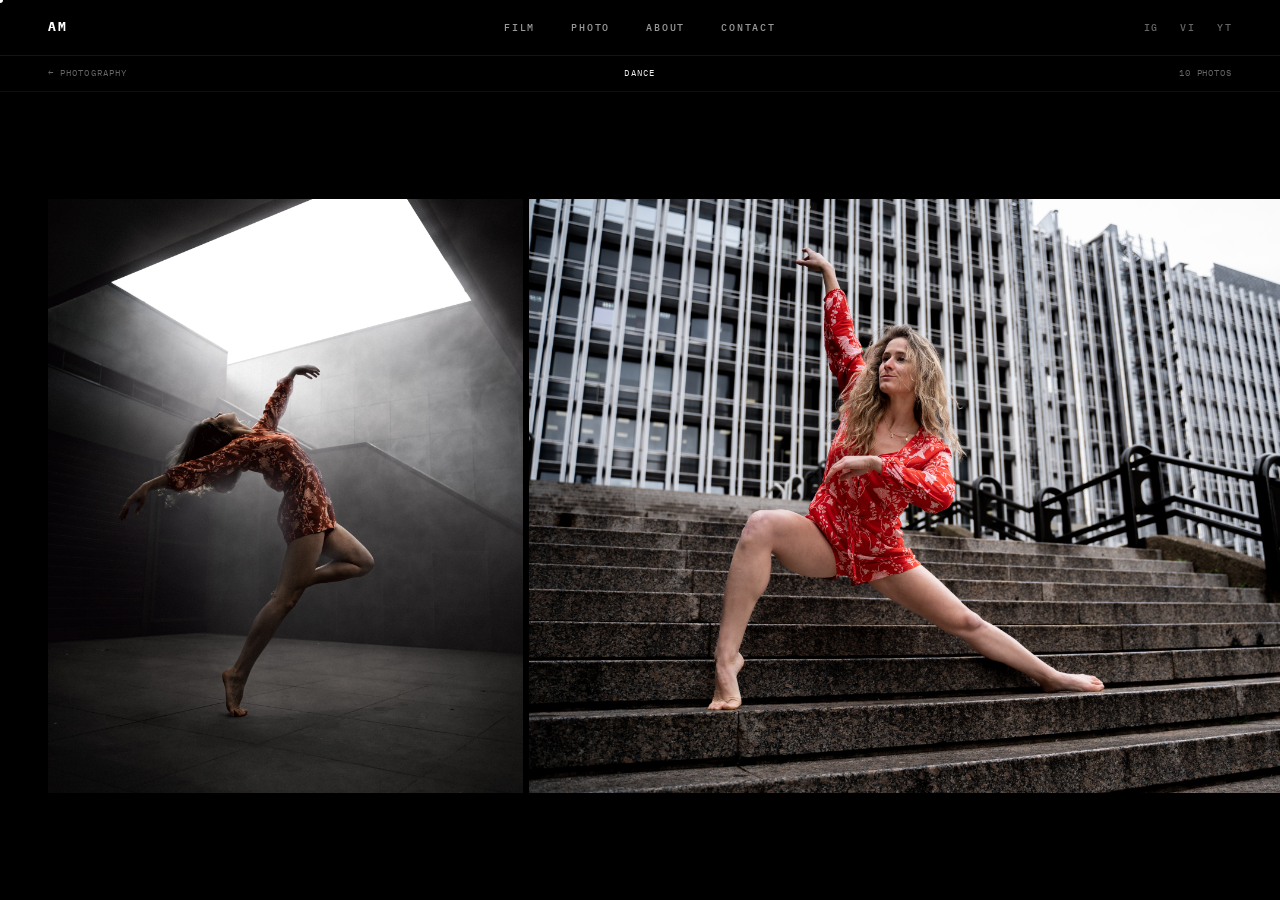
==== dance.html @ 4e7013b3 "Add DANCE photo project New per-project horizontal-scroll gallery (dance.html) with 10 photos, plus " ====
<!DOCTYPE html>
<html lang="en">
<head>
    <meta charset="UTF-8">
    <meta name="viewport" content="width=device-width, initial-scale=1.0">
    <title>Dance — Aaron MacCarley</title>

    <link rel="preconnect" href="https://fonts.googleapis.com">
    <link rel="preconnect" href="https://fonts.gstatic.com" crossorigin>
    <link href="https://fonts.googleapis.com/css2?family=IBM+Plex+Mono:ital,wght@0,400;0,500;0,700;1,500&family=Inter:wght@300;400;500&display=swap" rel="stylesheet">
    <link rel="stylesheet" href="style.css">

    <style>
        html, body { overflow: hidden !important; height: 100%; }

        #project-bar {
            position: fixed;
            top: 56px; left: 0; right: 0;
            height: 36px;
            display: flex; align-items: center; justify-content: space-between;
            padding: 0 48px;
            z-index: 490;
            background: rgba(0,0,0,0.85);
            border-bottom: 1px solid rgba(255,255,255,0.06);
        }
        .proj-back {
            font-family: var(--mono);
            font-size: 9px; letter-spacing: 0.12em;
            color: rgba(255,255,255,0.4);
            cursor: none; transition: color 0.2s;
        }
        .proj-back:hover { color: #fff; }
        .proj-title {
            position: absolute; left: 50%; transform: translateX(-50%);
            font-family: var(--mono);
            font-size: 9px; letter-spacing: 0.14em;
            color: #f0f0f0; white-space: nowrap; pointer-events: none;
        }
        .proj-count {
            font-family: var(--mono);
            font-size: 9px; letter-spacing: 0.1em; color: rgba(255,255,255,0.4);
        }

        .scroll-arrow {
            position: fixed; top: 50%; transform: translateY(-50%);
            width: 44px; height: 64px;
            display: flex; align-items: center; justify-content: center;
            pointer-events: none; z-index: 200; transition: opacity 0.4s ease;
        }
        .scroll-arrow::before {
            content: ''; width: 13px; height: 13px;
            border-right: 2px solid rgba(255,255,255,0.75);
            border-top: 2px solid rgba(255,255,255,0.75);
        }
        .scroll-arrow--left { left: 14px; }
        .scroll-arrow--left::before { transform: rotate(-135deg); }
        .scroll-arrow--right { right: 14px; }
        .scroll-arrow--right::before { transform: rotate(45deg); }
        .scroll-arrow.hidden { opacity: 0; }

        .gallery-wrap {
            position: fixed; inset: 0;
            overflow-x: auto; overflow-y: hidden;
            scrollbar-width: thin;
            scrollbar-color: rgba(255,255,255,0.18) transparent;
        }
        .gallery-wrap::-webkit-scrollbar { height: 2px; }
        .gallery-wrap::-webkit-scrollbar-track { background: transparent; }
        .gallery-wrap::-webkit-scrollbar-thumb { background: rgba(255,255,255,0.18); border-radius: 1px; }

        .gallery-strip {
            display: flex; align-items: center;
            height: 100vh;
            padding: 92px 48px 0;
            gap: 6px;
        }
        .gallery-strip img {
            height: 66vh;
            width: auto; flex-shrink: 0; object-fit: contain; display: block;
            -webkit-user-drag: none;
        }

        @media (max-width: 768px) {
            body { overflow-y: auto !important; overflow-x: hidden !important; height: auto !important; }
            .gallery-wrap { position: static; overflow: visible; }
            .gallery-strip { flex-direction: column; height: auto; padding: 100px 0 0; gap: 4px; }
            .gallery-strip img { height: auto; width: 100vw; }
            #project-bar { padding: 0 16px; }
        }
    </style>
</head>
<body>

    <div id="cursor" aria-hidden="true"></div>
    <div id="cursor-ring" aria-hidden="true"></div>

    <nav id="nav">
        <a href="index.html" class="nav-logo">AM</a>
        <div class="nav-links">
            <a href="index.html#work">FILM</a>
            <a href="photography.html">PHOTO</a>
            <a href="index.html#about">ABOUT</a>
            <a href="index.html#contact">CONTACT</a>
        </div>
        <div class="nav-right">
            <div class="nav-social">
                <a href="https://www.instagram.com/macgnarley/" target="_blank" rel="noopener noreferrer">IG</a>
                <a href="https://vimeo.com/macgnarley" target="_blank" rel="noopener noreferrer">VI</a>
                <a href="https://youtube.com/macgnarley" target="_blank" rel="noopener noreferrer">YT</a>
            </div>
            <button class="nav-burger" id="nav-burger" aria-label="Open menu">
                <span></span><span></span>
            </button>
        </div>
    </nav>

    <div class="mobile-menu" id="mobile-menu">
        <nav class="mobile-nav-links">
            <a href="index.html#work" class="mobile-link">FILM</a>
            <a href="photography.html" class="mobile-link">PHOTO</a>
            <a href="index.html#about" class="mobile-link">ABOUT</a>
            <a href="index.html#contact" class="mobile-link">CONTACT</a>
        </nav>
        <div class="mobile-social">
            <a href="https://www.instagram.com/macgnarley/" target="_blank" rel="noopener noreferrer">INSTAGRAM</a>
            <a href="https://vimeo.com/macgnarley" target="_blank" rel="noopener noreferrer">VIMEO</a>
            <a href="https://youtube.com/macgnarley" target="_blank" rel="noopener noreferrer">YOUTUBE</a>
            <a href="https://www.imdb.com/name/nm9268955" target="_blank" rel="noopener noreferrer">IMDB</a>
        </div>
    </div>

    <div id="project-bar">
        <a href="photography.html" class="proj-back">← PHOTOGRAPHY</a>
        <span class="proj-title">DANCE</span>
        <span class="proj-count">10 PHOTOS</span>
    </div>

    <div id="arrow-left"  class="scroll-arrow scroll-arrow--left  hidden"></div>
    <div id="arrow-right" class="scroll-arrow scroll-arrow--right"></div>

    <div class="gallery-wrap" id="gallery-wrap">
        <div class="gallery-strip">
            <img src="Photo%20Portfolio%202026/Dance/FCM00370-Edit-JPGHIRES.jpg" alt="" loading="eager" draggable="false">
            <img src="Photo%20Portfolio%202026/Dance/FCM00029-HIRES.jpg" alt="" loading="lazy" draggable="false">
            <img src="Photo%20Portfolio%202026/Dance/BEAZY%20DANCER.png" alt="" loading="lazy" draggable="false">
            <img src="Photo%20Portfolio%202026/Dance/FCM09583-INSTA-2.jpg" alt="" loading="lazy" draggable="false">
            <img src="Photo%20Portfolio%202026/Dance/_BDF1746.jpg" alt="" loading="lazy" draggable="false">
            <img src="Photo%20Portfolio%202026/Dance/_FCM0014.ARW.jpg" alt="" loading="lazy" draggable="false">
            <img src="Photo%20Portfolio%202026/Dance/_FCM0060.jpg" alt="" loading="lazy" draggable="false">
            <img src="Photo%20Portfolio%202026/Dance/_FCM0090-INSTA.jpg" alt="" loading="lazy" draggable="false">
            <img src="Photo%20Portfolio%202026/Dance/_FCM0239%202.jpg" alt="" loading="lazy" draggable="false">
            <img src="Photo%20Portfolio%202026/Dance/_FCM0475.jpg" alt="" loading="lazy" draggable="false">
        </div>
    </div>

    <script>
        const wrap = document.getElementById('gallery-wrap');

        wrap.addEventListener('wheel', e => {
            e.preventDefault();
            wrap.scrollLeft += e.deltaY + e.deltaX;
        }, { passive: false });

        document.addEventListener('keydown', e => {
            if (e.key === 'ArrowRight') wrap.scrollLeft += 300;
            if (e.key === 'ArrowLeft')  wrap.scrollLeft -= 300;
        });

        const cursorDot  = document.getElementById('cursor');
        const cursorRing = document.getElementById('cursor-ring');
        let mx = -100, my = -100, rx = -100, ry = -100;

        document.addEventListener('mousemove', e => {
            mx = e.clientX; my = e.clientY;
            cursorDot.style.left = mx + 'px';
            cursorDot.style.top  = my + 'px';
        }, { passive: true });

        (function animRing() {
            rx += (mx - rx) * 0.13;
            ry += (my - ry) * 0.13;
            cursorRing.style.left = rx + 'px';
            cursorRing.style.top  = ry + 'px';
            requestAnimationFrame(animRing);
        })();

        document.addEventListener('mouseover', e => {
            if (e.target.closest('a, button')) document.body.classList.add('cursor-hover');
        });
        document.addEventListener('mouseout', e => {
            if (e.target.closest('a, button')) document.body.classList.remove('cursor-hover');
        });

        // Drag to scroll
        let isDragging = false, dragStartX = 0, dragScrollLeft = 0;
        wrap.addEventListener('mousedown', e => {
            isDragging = true;
            dragStartX = e.pageX;
            dragScrollLeft = wrap.scrollLeft;
        });
        document.addEventListener('mouseup', () => { isDragging = false; });
        document.addEventListener('mousemove', e => {
            if (!isDragging) return;
            wrap.scrollLeft = dragScrollLeft - (e.pageX - dragStartX);
        });

        // Arrow visibility
        const arrowLeft  = document.getElementById('arrow-left');
        const arrowRight = document.getElementById('arrow-right');
        function updateArrows() {
            arrowLeft.classList.toggle('hidden',  wrap.scrollLeft <= 4);
            arrowRight.classList.toggle('hidden', wrap.scrollLeft >= wrap.scrollWidth - wrap.clientWidth - 4);
        }
        wrap.addEventListener('scroll', updateArrows, { passive: true });
        window.addEventListener('resize', updateArrows);
        setTimeout(updateArrows, 100);

        // Mobile menu
        const burger     = document.getElementById('nav-burger');
        const mobileMenu = document.getElementById('mobile-menu');
        if (burger && mobileMenu) {
            burger.addEventListener('click', () => {
                const isOpen = mobileMenu.classList.toggle('open');
                burger.classList.toggle('open', isOpen);
            });
            mobileMenu.querySelectorAll('.mobile-link').forEach(link => {
                link.addEventListener('click', () => {
                    mobileMenu.classList.remove('open');
                    burger.classList.remove('open');
                });
            });
        }
    </script>

</body>
</html>
---- style.css ----
/* =============================================
   RESET & ROOT
   ============================================= */
*, *::before, *::after {
    box-sizing: border-box;
    margin: 0;
    padding: 0;
}

:root {
    --black:    #000000;
    --dark:     #0d0d0d;
    --darker:   #080808;
    --white:    #ffffff;
    --w60:      rgba(255,255,255,0.60);
    --w40:      rgba(255,255,255,0.40);
    --w25:      rgba(255,255,255,0.25);
    --w15:      rgba(255,255,255,0.15);
    --w08:      rgba(255,255,255,0.08);
    --w05:      rgba(255,255,255,0.05);
    --border:   rgba(255,255,255,0.08);

    --mono: 'IBM Plex Mono', 'Courier New', monospace;
    --sans: 'Inter', -apple-system, BlinkMacSystemFont, sans-serif;

    --nav-h:  56px;
    --pad-x:  48px;
    --sec-py: 140px;
}

html {
    scroll-behavior: smooth;
}

body {
    background: var(--black);
    color: var(--white);
    font-family: var(--sans);
    font-weight: 400;
    line-height: 1.6;
    -webkit-font-smoothing: antialiased;
    -moz-osx-font-smoothing: grayscale;
    overflow-x: hidden;
    cursor: none;
}

img   { max-width: 100%; display: block; }
a     { color: inherit; text-decoration: none; }
button { background: none; border: none; cursor: none; color: inherit; }

section[id] {
    scroll-margin-top: var(--nav-h);
}

/* =============================================
   CUSTOM CURSOR
   ============================================= */
#cursor {
    position: fixed;
    width: 6px;
    height: 6px;
    background: var(--white);
    border-radius: 50%;
    pointer-events: none;
    z-index: 9999;
    transform: translate(-50%, -50%);
    transition: opacity 0.3s;
    will-change: left, top;
}

#cursor-ring {
    position: fixed;
    width: 30px;
    height: 30px;
    border: 1px solid var(--w40);
    border-radius: 50%;
    pointer-events: none;
    z-index: 9998;
    transform: translate(-50%, -50%);
    transition: width 0.25s ease, height 0.25s ease, border-color 0.25s ease;
    will-change: left, top;
}

body.cursor-hover #cursor-ring {
    width: 48px;
    height: 48px;
    border-color: var(--white);
}

/* =============================================
   ANIMATIONS
   ============================================= */
@keyframes fadeUp {
    from { opacity: 0; transform: translateY(28px); }
    to   { opacity: 1; transform: translateY(0); }
}

.fade-up {
    opacity: 0;
    transform: translateY(28px);
    animation: fadeUp 0.9s cubic-bezier(0.22, 1, 0.36, 1) forwards;
    animation-delay: var(--d, 0s);
}

.reveal {
    opacity: 0;
    transform: translateY(36px);
    transition: opacity 0.8s cubic-bezier(0.22, 1, 0.36, 1),
                transform 0.8s cubic-bezier(0.22, 1, 0.36, 1);
    transition-delay: var(--reveal-delay, 0s);
}

.reveal.visible {
    opacity: 1;
    transform: translateY(0);
}

/* =============================================
   NAVIGATION
   ============================================= */
#nav {
    position: fixed;
    top: 0;
    left: 0;
    right: 0;
    z-index: 500;
    height: var(--nav-h);
    display: flex;
    align-items: center;
    justify-content: space-between;
    padding: 0 var(--pad-x);
    border-bottom: 1px solid var(--border);
    background: rgba(0,0,0,0.88);
    backdrop-filter: blur(14px);
    -webkit-backdrop-filter: blur(14px);
    transition: border-color 0.4s;
}

.nav-logo {
    font-family: var(--mono);
    font-size: 13px;
    font-weight: 700;
    letter-spacing: 0.12em;
    transition: opacity 0.2s;
}
.nav-logo:hover { opacity: 0.5; }

.nav-links {
    position: absolute;
    left: 50%;
    transform: translateX(-50%);
    display: flex;
    gap: 36px;
}

.nav-links a {
    font-family: var(--mono);
    font-size: 10px;
    font-weight: 500;
    letter-spacing: 0.18em;
    color: var(--w60);
    transition: color 0.2s;
}
.nav-links a:hover { color: var(--white); }

.nav-right {
    display: flex;
    align-items: center;
    gap: 28px;
}

.nav-social {
    display: flex;
    gap: 22px;
}

.nav-social a {
    font-family: var(--mono);
    font-size: 10px;
    font-weight: 500;
    letter-spacing: 0.14em;
    color: var(--w40);
    transition: color 0.2s;
}
.nav-social a:hover { color: var(--white); }

.nav-burger {
    display: none;
    flex-direction: column;
    gap: 5px;
    width: 22px;
    padding: 4px 0;
}

.nav-burger span {
    display: block;
    width: 100%;
    height: 1px;
    background: var(--w60);
    transition: transform 0.3s, opacity 0.3s, background 0.2s;
}

.nav-burger.open span:first-child {
    transform: translateY(6px) rotate(45deg);
    background: var(--white);
}
.nav-burger.open span:last-child {
    transform: translateY(-6px) rotate(-45deg);
    background: var(--white);
}

/* =============================================
   MOBILE MENU
   ============================================= */
.mobile-menu {
    position: fixed;
    inset: 0;
    z-index: 490;
    background: var(--black);
    display: flex;
    flex-direction: column;
    justify-content: center;
    align-items: flex-start;
    padding: 80px var(--pad-x);
    opacity: 0;
    pointer-events: none;
    transition: opacity 0.4s ease;
}

.mobile-menu.open {
    opacity: 1;
    pointer-events: all;
}

.mobile-nav-links {
    display: flex;
    flex-direction: column;
    gap: 8px;
    margin-bottom: 64px;
}

.mobile-link {
    font-family: var(--mono);
    font-size: clamp(36px, 8vw, 56px);
    font-weight: 700;
    color: var(--w25);
    transition: color 0.2s;
    line-height: 1.15;
}
.mobile-link:hover { color: var(--white); }

.mobile-social {
    display: flex;
    flex-direction: column;
    gap: 14px;
}

.mobile-social a {
    font-family: var(--mono);
    font-size: 11px;
    letter-spacing: 0.18em;
    color: var(--w40);
    transition: color 0.2s;
}
.mobile-social a:hover { color: var(--white); }

/* =============================================
   HERO
   ============================================= */
#hero {
    min-height: 100vh;
    display: flex;
    flex-direction: column;
    justify-content: center;
    padding: calc(var(--nav-h) + 80px) var(--pad-x) 80px;
    position: relative;
    overflow: hidden;
}

#hero::before {
    content: '';
    position: absolute;
    bottom: 0;
    left: 0;
    right: 0;
    height: 1px;
    background: var(--border);
}

.hero-meta {
    display: flex;
    align-items: center;
    gap: 12px;
    font-family: var(--mono);
    font-size: 10px;
    letter-spacing: 0.22em;
    color: var(--w25);
    text-transform: uppercase;
    margin-bottom: 36px;
}

.sep {
    color: var(--w15);
}

.hero-name {
    font-family: var(--mono);
    font-size: clamp(64px, 11.5vw, 148px);
    font-weight: 700;
    line-height: 0.93;
    letter-spacing: -0.025em;
    text-transform: uppercase;
    display: flex;
    flex-direction: column;
    margin-bottom: 44px;
}

.hero-name-line {
    display: block;
}

.hero-name-dim {
    color: var(--w40);
}

.hero-roles {
    display: flex;
    align-items: center;
    gap: 16px;
    font-family: var(--mono);
    font-size: clamp(12px, 1.3vw, 16px);
    font-weight: 500;
    letter-spacing: 0.22em;
    color: var(--w40);
    text-transform: uppercase;
}

.hero-scroll {
    position: absolute;
    bottom: 44px;
    left: var(--pad-x);
    z-index: 1;
    display: flex;
    align-items: center;
    gap: 16px;
    font-family: var(--mono);
    font-size: 9px;
    letter-spacing: 0.28em;
    color: var(--w25);
    text-transform: uppercase;
}

.scroll-line {
    width: 48px;
    height: 1px;
    background: var(--w15);
    overflow: hidden;
}

.scroll-line::after {
    content: '';
    display: block;
    width: 100%;
    height: 100%;
    background: var(--w60);
    transform: translateX(-100%);
    animation: scrollLine 2.4s ease-in-out 1.2s infinite;
}

@keyframes scrollLine {
    0%   { transform: translateX(-100%); }
    50%  { transform: translateX(0); }
    100% { transform: translateX(100%); }
}

/* =============================================
   HERO PHOTO GRID
   ============================================= */
.hero-photos {
    position: absolute;
    inset: 0;
    z-index: 0;
    overflow: hidden;
}

.hero-photos-overlay {
    position: absolute;
    inset: 0;
    z-index: 2;
    background: linear-gradient(
        to bottom,
        rgba(0,0,0,0.82) 0%,
        rgba(0,0,0,0.52) 30%,
        rgba(0,0,0,0.52) 70%,
        rgba(0,0,0,0.82) 100%
    );
    pointer-events: none;
}

.hero-photos-grid {
    display: grid;
    grid-template-columns: repeat(3, 1fr);
    gap: 3px;
    position: relative;
    z-index: 1;
}

.photo-col {
    display: flex;
    flex-direction: column;
    will-change: transform;
}

.photo-col img {
    width: 100%;
    aspect-ratio: 2 / 3;
    object-fit: cover;
    display: block;
    flex-shrink: 0;
    filter: brightness(0.75) saturate(0.8);
    margin-bottom: 3px;
}


.hero-inner {
    position: relative;
    z-index: 1;
}

/* =============================================
   SECTION SHARED
   ============================================= */
section {
    padding: var(--sec-py) var(--pad-x);
    border-top: 1px solid var(--border);
}

.section-header {
    display: flex;
    align-items: center;
    gap: 20px;
    margin-bottom: 72px;
}

.section-label {
    font-family: var(--mono);
    font-size: 9px;
    font-weight: 500;
    letter-spacing: 0.28em;
    color: var(--w25);
    text-transform: uppercase;
    white-space: nowrap;
}

.section-header::after {
    content: '';
    flex: 1;
    height: 1px;
    background: var(--border);
}

/* =============================================
   PROJECTS GRID
   ============================================= */
.projects-grid {
    display: grid;
    grid-template-columns: repeat(2, 1fr);
    gap: 2px;
    background: var(--w08);
}

.project-card {
    background: var(--black);
    cursor: none;
    transition: opacity 0.3s;
}

.project-thumb {
    position: relative;
    aspect-ratio: 16 / 9;
    overflow: hidden;
    background: var(--dark);
}

.project-thumb-bg {
    position: absolute;
    inset: 0;
    background: linear-gradient(135deg, #111 0%, #0a0a0a 100%);
    display: flex;
    align-items: center;
    justify-content: center;
}

.project-thumb-bg .thumb-fallback-text {
    font-family: var(--mono);
    font-size: 10px;
    letter-spacing: 0.1em;
    color: var(--w15);
    text-align: center;
    padding: 16px;
}

.project-thumb img {
    position: absolute;
    inset: 0;
    width: 100%;
    height: 100%;
    object-fit: cover;
    display: block;
    transition: transform 0.7s cubic-bezier(0.25, 0.46, 0.45, 0.94),
                filter 0.4s ease;
    filter: brightness(0.8) saturate(0.9);
}

.project-thumb img.loaded {
    filter: brightness(0.82) saturate(0.85);
}

.project-card:hover .project-thumb img {
    transform: scale(1.05);
    filter: brightness(0.6) saturate(0.8);
}

.project-overlay {
    position: absolute;
    inset: 0;
    display: flex;
    align-items: center;
    justify-content: center;
    opacity: 0;
    transition: opacity 0.35s ease;
    z-index: 3;
}

.project-card:hover .project-overlay {
    opacity: 1;
}

.project-overlay-btn {
    font-family: var(--mono);
    font-size: 10px;
    font-weight: 500;
    letter-spacing: 0.22em;
    color: var(--white);
    border: 1px solid rgba(255,255,255,0.45);
    padding: 11px 22px;
    transition: border-color 0.2s, background 0.2s;
}

.project-overlay-btn:hover {
    background: rgba(255,255,255,0.08);
    border-color: var(--white);
}

.project-num {
    position: absolute;
    top: 14px;
    left: 18px;
    font-family: var(--mono);
    font-size: 9px;
    font-weight: 500;
    letter-spacing: 0.1em;
    color: rgba(255,255,255,0.45);
    z-index: 2;
}

.project-info {
    padding: 20px 22px 26px;
    border-top: 1px solid var(--border);
}

.project-title {
    font-family: var(--mono);
    font-size: 13px;
    font-weight: 500;
    letter-spacing: 0.04em;
    color: var(--white);
    line-height: 1.4;
    margin-bottom: 7px;
}

.project-sub {
    font-size: 11px;
    color: var(--w40);
    margin-bottom: 10px;
    line-height: 1.4;
}

.project-tags {
    display: flex;
    align-items: center;
    gap: 8px;
    flex-wrap: wrap;
}

.project-cat {
    font-family: var(--mono);
    font-size: 9px;
    font-weight: 500;
    letter-spacing: 0.18em;
    color: var(--w40);
    text-transform: uppercase;
}

.project-role-tag {
    font-family: var(--mono);
    font-size: 9px;
    letter-spacing: 0.12em;
    color: var(--w20);
    text-transform: uppercase;
}

.tag-sep {
    font-size: 9px;
    color: var(--w15);
}

/* =============================================
   OVERFLOW HEADER
   ============================================= */
.overflow-header {
    display: flex;
    align-items: center;
    gap: 20px;
    margin-top: 64px;
}

.overflow-header::after {
    content: '';
    flex: 1;
    height: 1px;
    background: var(--border);
}

/* =============================================
   ALL WORK LIST
   ============================================= */
.all-work-list {
    display: flex;
    flex-direction: column;
}

.work-item {
    display: grid;
    grid-template-columns: 48px 1fr 160px;
    align-items: center;
    gap: 24px;
    padding: 22px 0;
    border-bottom: 1px solid var(--border);
    transition: opacity 0.25s;
}

.work-item:first-child {
    border-top: 1px solid var(--border);
}

.work-item:hover { opacity: 0.5; }

.work-num {
    font-family: var(--mono);
    font-size: 9px;
    color: var(--w20);
    letter-spacing: 0.1em;
}

.work-title-wrap { min-width: 0; }

.work-title {
    font-family: var(--mono);
    font-size: 13px;
    font-weight: 500;
    letter-spacing: 0.04em;
    color: var(--white);
    line-height: 1.3;
}

.work-sub {
    font-size: 11px;
    color: var(--w40);
    margin-top: 3px;
}

.work-cat {
    font-family: var(--mono);
    font-size: 9px;
    letter-spacing: 0.16em;
    color: var(--w30);
    text-transform: uppercase;
    text-align: right;
}

/* =============================================
   ABOUT
   ============================================= */
.about-grid {
    display: grid;
    grid-template-columns: 1fr 380px;
    gap: 80px;
    align-items: start;
}

.about-bio {
    font-size: 17px;
    font-weight: 300;
    line-height: 1.85;
    color: var(--w60);
    margin-bottom: 28px;
}

.about-bio em {
    color: var(--white);
    font-style: italic;
}

.about-bio:last-child { margin-bottom: 0; }

.about-details {
    display: flex;
    flex-direction: column;
    gap: 0;
    border: 1px solid var(--border);
}

.detail-row {
    display: grid;
    grid-template-columns: 1fr;
    gap: 6px;
    padding: 20px 22px;
    border-bottom: 1px solid var(--border);
}

.detail-row:last-child { border-bottom: none; }

.detail-label {
    font-family: var(--mono);
    font-size: 9px;
    font-weight: 500;
    letter-spacing: 0.22em;
    color: var(--w25);
    text-transform: uppercase;
}

.detail-val {
    font-size: 13px;
    color: var(--w60);
    line-height: 1.6;
}

/* =============================================
   CONTACT
   ============================================= */
.contact-links {
    display: flex;
    flex-direction: column;
}

.contact-link {
    display: flex;
    align-items: center;
    justify-content: space-between;
    padding: 28px 0;
    border-bottom: 1px solid var(--border);
    transition: padding-left 0.35s cubic-bezier(0.22, 1, 0.36, 1),
                opacity 0.2s;
}

.contact-link:first-child { border-top: 1px solid var(--border); }

.contact-link:hover {
    padding-left: 20px;
}

.contact-link-label {
    font-family: var(--mono);
    font-size: clamp(24px, 4.5vw, 60px);
    font-weight: 700;
    letter-spacing: -0.01em;
    color: var(--w25);
    transition: color 0.3s;
    line-height: 1;
}

.contact-link:hover .contact-link-label {
    color: var(--white);
}

.contact-link-arrow {
    font-family: var(--mono);
    font-size: clamp(16px, 2.5vw, 28px);
    color: var(--w15);
    transition: color 0.3s, transform 0.3s;
    line-height: 1;
}

.contact-link:hover .contact-link-arrow {
    color: var(--white);
    transform: translateX(8px);
}

/* =============================================
   FOOTER
   ============================================= */
footer {
    display: flex;
    justify-content: space-between;
    align-items: center;
    padding: 24px var(--pad-x);
    border-top: 1px solid var(--border);
}

.footer-name {
    font-family: var(--mono);
    font-size: 10px;
    font-weight: 500;
    letter-spacing: 0.16em;
    color: var(--w25);
}

.footer-copy {
    font-family: var(--mono);
    font-size: 10px;
    letter-spacing: 0.1em;
    color: var(--w15);
}

/* =============================================
   VIDEO MODAL
   ============================================= */
.modal-overlay {
    position: fixed;
    inset: 0;
    background: rgba(0,0,0,0.96);
    z-index: 600;
    opacity: 0;
    pointer-events: none;
    transition: opacity 0.4s ease;
}

.modal-overlay.open {
    opacity: 1;
    pointer-events: all;
}

.modal {
    position: fixed;
    inset: 0;
    z-index: 700;
    display: flex;
    align-items: center;
    justify-content: center;
    padding: var(--nav-h) var(--pad-x) 40px;
    opacity: 0;
    pointer-events: none;
    transition: opacity 0.4s ease;
}

.modal.open {
    opacity: 1;
    pointer-events: all;
}

.modal-close {
    position: fixed;
    top: 18px;
    right: var(--pad-x);
    display: flex;
    align-items: center;
    gap: 10px;
    font-family: var(--mono);
    font-size: 10px;
    letter-spacing: 0.18em;
    color: var(--w60);
    transition: color 0.2s;
    z-index: 10;
}

.modal-close:hover { color: var(--white); }

.modal-body {
    width: 100%;
    max-width: 1200px;
}

.modal-video-wrap {
    width: 100%;
    aspect-ratio: 16 / 9;
    background: var(--dark);
    overflow: hidden;
}

.modal-video-wrap iframe {
    width: 100%;
    height: 100%;
    display: block;
}

.modal-meta {
    display: flex;
    align-items: center;
    gap: 16px;
    margin-top: 18px;
    padding-top: 18px;
    border-top: 1px solid var(--border);
}

.modal-title-text {
    font-family: var(--mono);
    font-size: 13px;
    font-weight: 500;
    letter-spacing: 0.06em;
    color: var(--white);
}

.modal-cat {
    font-family: var(--mono);
    font-size: 9px;
    letter-spacing: 0.18em;
    color: var(--w40);
    text-transform: uppercase;
}

.modal-external {
    font-family: var(--mono);
    font-size: 9px;
    letter-spacing: 0.18em;
    color: var(--w40);
    text-transform: uppercase;
    margin-left: auto;
    border-bottom: 1px solid var(--w15);
    padding-bottom: 1px;
    transition: color 0.2s, border-color 0.2s;
}

.modal-external:hover {
    color: var(--white);
    border-color: var(--w60);
}

/* =============================================
   PHOTOGRAPHY INDEX
   ============================================= */
.photo-index-section {
    padding-top: calc(var(--nav-h) + var(--sec-py));
    border-top: none;
}

.photo-projects-grid {
    display: grid;
    grid-template-columns: repeat(2, 1fr);
    gap: 2px;
    background: var(--w08);
}

.photo-project {
    background: var(--black);
    display: block;
    text-decoration: none;
}

.photo-project-thumb {
    position: relative;
    aspect-ratio: 3 / 2;
    overflow: hidden;
    background: var(--dark);
}

.photo-project-thumb img {
    width: 100%;
    height: 100%;
    object-fit: cover;
    display: block;
    transition: transform 0.7s cubic-bezier(0.25, 0.46, 0.45, 0.94),
                filter 0.4s ease;
    filter: brightness(0.82) saturate(0.85);
}

.photo-project:hover .photo-project-thumb img {
    transform: scale(1.04);
    filter: brightness(0.62) saturate(0.8);
}

.photo-project-num {
    position: absolute;
    top: 14px;
    left: 18px;
    font-family: var(--mono);
    font-size: 9px;
    font-weight: 500;
    letter-spacing: 0.1em;
    color: rgba(255,255,255,0.45);
    z-index: 2;
}

.photo-project-overlay {
    position: absolute;
    inset: 0;
    display: flex;
    align-items: center;
    justify-content: center;
    opacity: 0;
    transition: opacity 0.35s ease;
    z-index: 3;
}

.photo-project:hover .photo-project-overlay { opacity: 1; }

.photo-project-overlay span {
    font-family: var(--mono);
    font-size: 10px;
    font-weight: 500;
    letter-spacing: 0.22em;
    color: var(--white);
    border: 1px solid rgba(255,255,255,0.45);
    padding: 11px 22px;
    transition: border-color 0.2s;
}

.photo-project:hover .photo-project-overlay span {
    border-color: var(--white);
}

.photo-project-info {
    padding: 20px 22px 26px;
    border-top: 1px solid var(--border);
    display: flex;
    align-items: baseline;
    justify-content: space-between;
    gap: 16px;
}

.photo-project-title {
    font-family: var(--mono);
    font-size: 13px;
    font-weight: 500;
    letter-spacing: 0.04em;
    color: var(--white);
    line-height: 1.4;
}

.photo-project-meta {
    font-family: var(--mono);
    font-size: 9px;
    letter-spacing: 0.16em;
    color: var(--w40);
    text-transform: uppercase;
    flex-shrink: 0;
}

/* =============================================
   RESPONSIVE — TABLET
   ============================================= */
@media (max-width: 1100px) {
    :root {
        --pad-x:  36px;
        --sec-py: 110px;
    }

    .about-grid {
        grid-template-columns: 1fr;
        gap: 56px;
    }

    .about-details {
        max-width: 480px;
    }
}

@media (max-width: 860px) {
    :root {
        --pad-x:  28px;
        --sec-py: 88px;
    }

    .nav-links { display: none; }

    .nav-burger { display: flex; }

    .projects-grid,
    .photo-projects-grid {
        grid-template-columns: 1fr;
    }

    .work-item {
        grid-template-columns: 36px 1fr;
    }

    .work-cat { display: none; }

    .hero-name {
        font-size: clamp(52px, 15vw, 96px);
    }
}

@media (max-width: 600px) {
    :root {
        --pad-x:  20px;
        --sec-py: 72px;
        --nav-h:  52px;
    }

    .nav-social { display: none; }

    .section-header { margin-bottom: 48px; }

    .about-bio { font-size: 15px; }

    .modal {
        padding: var(--nav-h) var(--pad-x) 24px;
    }

    .contact-link { padding: 20px 0; }

    footer {
        flex-direction: column;
        gap: 8px;
        text-align: center;
    }

    body { cursor: auto; }
    #cursor, #cursor-ring { display: none; }
}
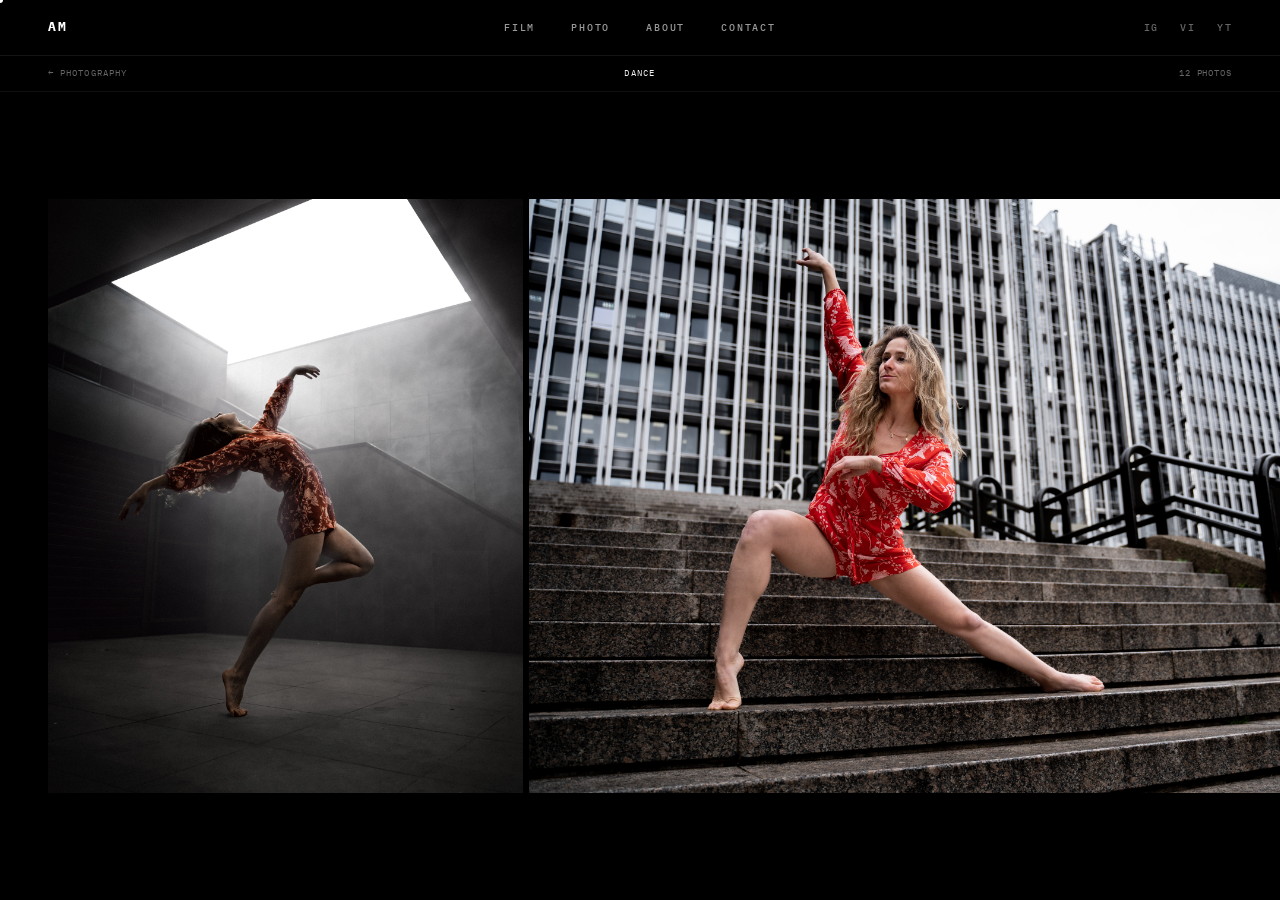
==== commit 0fbbf453: "Add Portrait & Travel gallery; fix hero paths and sync photo lists - New portrait-travel.html galler" ====
--- a/dance.html
+++ b/dance.html
@@ -132,7 +132,7 @@
     <div id="project-bar">
         <a href="photography.html" class="proj-back">← PHOTOGRAPHY</a>
         <span class="proj-title">DANCE</span>
-        <span class="proj-count">10 PHOTOS</span>
+        <span class="proj-count">12 PHOTOS</span>
     </div>
 
     <div id="arrow-left"  class="scroll-arrow scroll-arrow--left  hidden"></div>
@@ -150,6 +150,8 @@
             <img src="Photo%20Portfolio%202026/Dance/_FCM0090-INSTA.jpg" alt="" loading="lazy" draggable="false">
             <img src="Photo%20Portfolio%202026/Dance/_FCM0239%202.jpg" alt="" loading="lazy" draggable="false">
             <img src="Photo%20Portfolio%202026/Dance/_FCM0475.jpg" alt="" loading="lazy" draggable="false">
+            <img src="Photo%20Portfolio%202026/Dance/BDF03362.jpg" alt="" loading="lazy" draggable="false">
+            <img src="Photo%20Portfolio%202026/Dance/BDF03557.jpg" alt="" loading="lazy" draggable="false">
         </div>
     </div>
 
